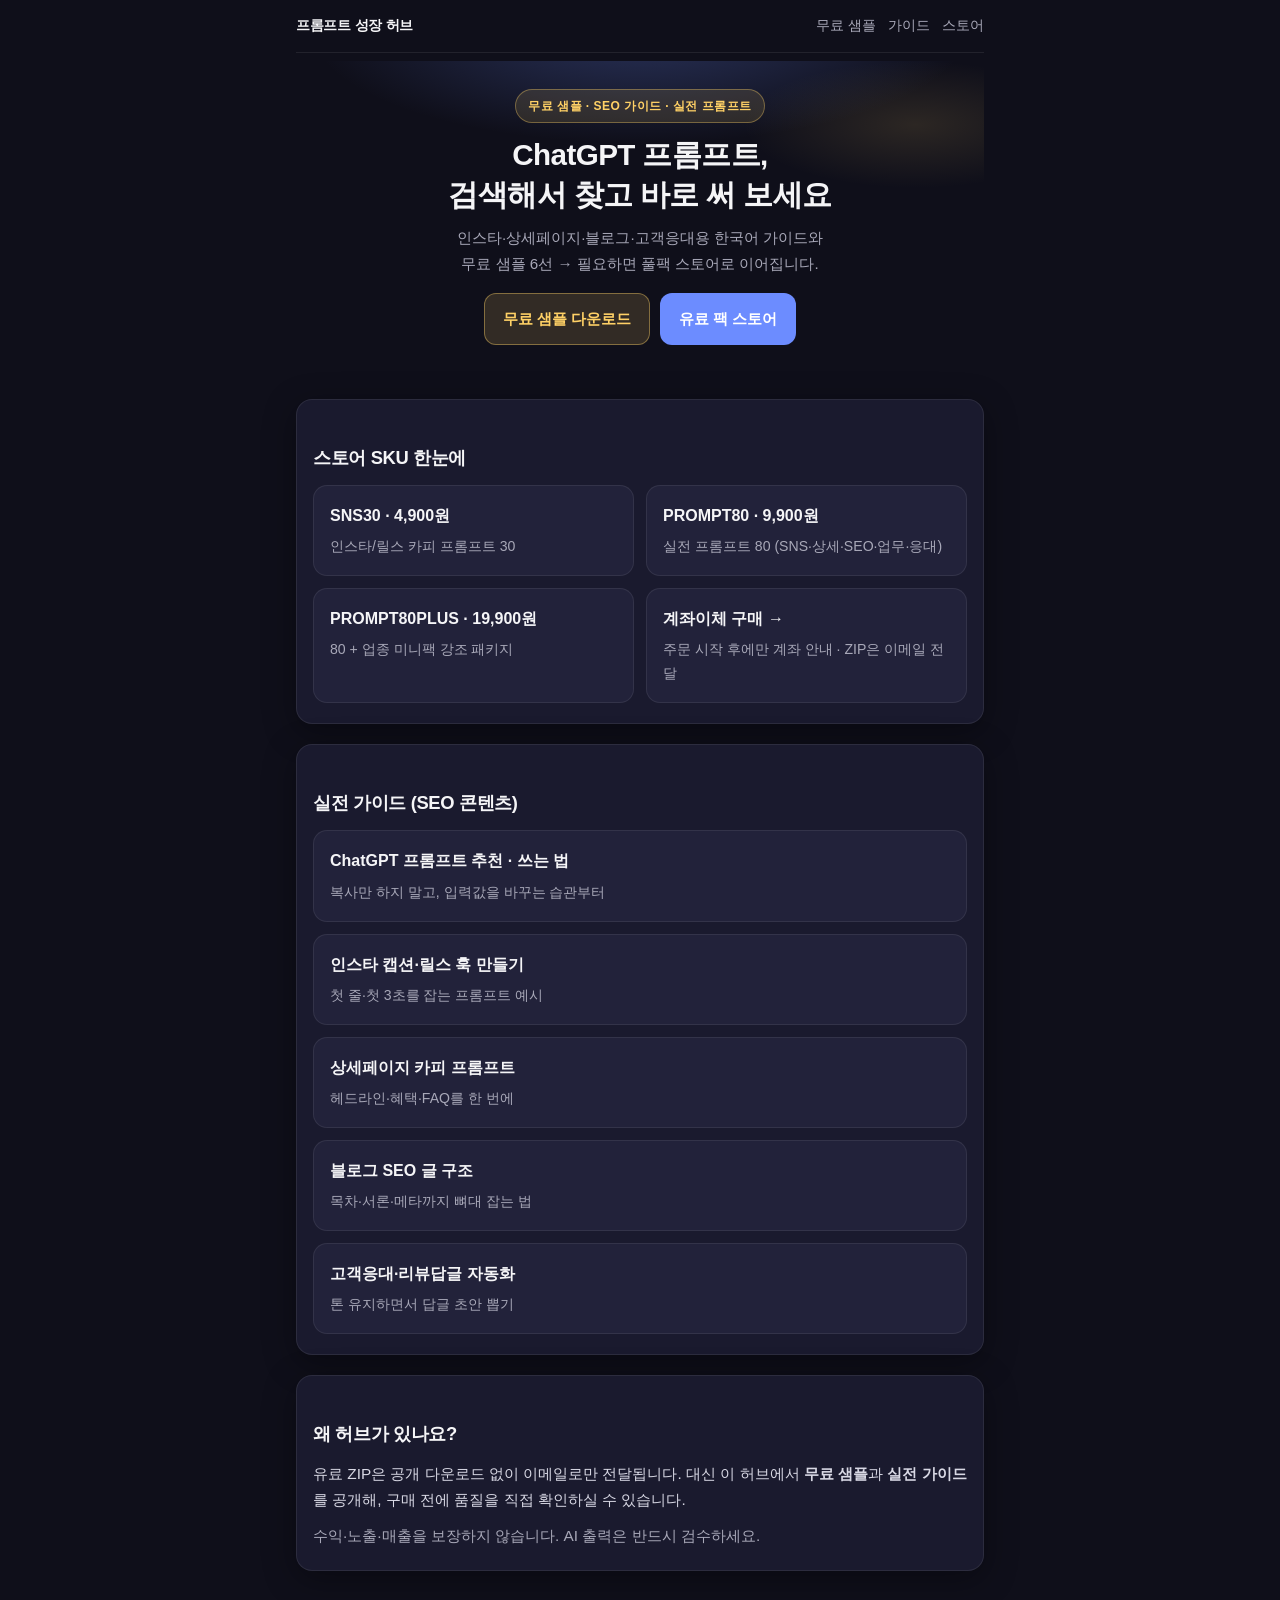
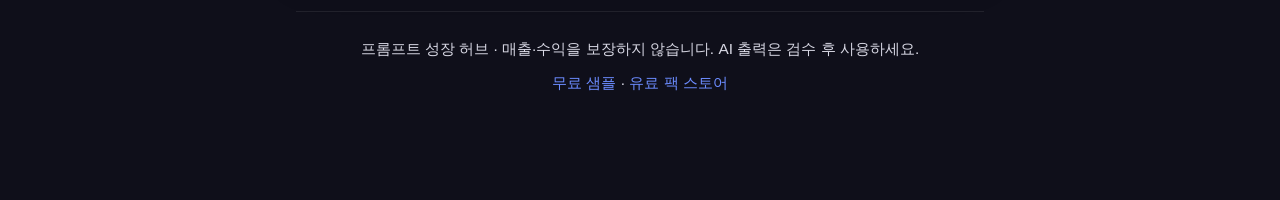
==== index.html @ 14cf8606 "Launch prompt growth hub: free sample, 5 SEO guides, distribute pack Korean mobile-first GitHub Page" ====
<!DOCTYPE html>
<html lang="ko">
<head>
  <meta charset="UTF-8" />
  <meta name="viewport" content="width=device-width, initial-scale=1, viewport-fit=cover" />
  <meta name="description" content="ChatGPT 한국어 프롬프트 무료 샘플과 인스타·상세·SEO·고객응대 실전 가이드. 풀팩은 계좌이체 스토어에서." />
  <meta name="robots" content="index,follow" />
  <meta name="theme-color" content="#1a1a2e" />
  <link rel="canonical" href="https://macmini-jarvis.github.io/prompt-growth-hub/" />
  <meta property="og:type" content="website" />
  <meta property="og:locale" content="ko_KR" />
  <meta property="og:title" content="프롬프트 성장 허브" />
  <meta property="og:description" content="ChatGPT 한국어 프롬프트 무료 샘플과 인스타·상세·SEO·고객응대 실전 가이드. 풀팩은 계좌이체 스토어에서." />
  <meta property="og:url" content="https://macmini-jarvis.github.io/prompt-growth-hub/" />
  <meta property="og:site_name" content="프롬프트 성장 허브" />
  <meta name="twitter:card" content="summary" />
  <meta name="twitter:title" content="프롬프트 성장 허브" />
  <meta name="twitter:description" content="ChatGPT 한국어 프롬프트 무료 샘플과 인스타·상세·SEO·고객응대 실전 가이드. 풀팩은 계좌이체 스토어에서." />
  <title>프롬프트 성장 허브 · ChatGPT 무료 샘플 & 가이드</title>
  <link rel="stylesheet" href="assets/style.css" />
</head>
<body>
<div class="wrap">
  <nav class="nav" aria-label="주요 메뉴">
    <a class="brand" href="index.html">프롬프트 성장 허브</a>
    <div class="links">
      <a href="free-sample/">무료 샘플</a>
      <a href="index.html#articles">가이드</a>
      <a href="https://macmini-jarvis.github.io/chatgpt-prompts-pack-store/" rel="noopener">스토어</a>
    </div>
  </nav>

  <header class="hero">
    <span class="badge">무료 샘플 · SEO 가이드 · 실전 프롬프트</span>
    <h1>ChatGPT 프롬프트,<br>검색해서 찾고 바로 써 보세요</h1>
    <p class="sub">인스타·상세페이지·블로그·고객응대용 한국어 가이드와<br>무료 샘플 6선 → 필요하면 풀팩 스토어로 이어집니다.</p>
    <div class="cta-row">
      <a class="btn btn-gold" href="free-sample/">무료 샘플 다운로드</a>
      <a class="btn btn-primary" href="https://macmini-jarvis.github.io/chatgpt-prompts-pack-store/" rel="noopener">유료 팩 스토어</a>
    </div>
  </header>

  <section class="card" id="products">
    <h2>스토어 SKU 한눈에</h2>
    <div class="grid grid-2">
      <div class="tile"><h3>SNS30 · 4,900원</h3><p>인스타/릴스 카피 프롬프트 30</p></div>
      <div class="tile"><h3>PROMPT80 · 9,900원</h3><p>실전 프롬프트 80 (SNS·상세·SEO·업무·응대)</p></div>
      <div class="tile"><h3>PROMPT80PLUS · 19,900원</h3><p>80 + 업종 미니팩 강조 패키지</p></div>
      <a class="tile" href="https://macmini-jarvis.github.io/chatgpt-prompts-pack-store/" rel="noopener"><h3>계좌이체 구매 →</h3><p>주문 시작 후에만 계좌 안내 · ZIP은 이메일 전달</p></a>
    </div>
  </section>

  <section class="card" id="articles">
    <h2>실전 가이드 (SEO 콘텐츠)</h2>
    <div class="grid">
      <a class="tile" href="articles/chatgpt-prompt-recommend/"><h3>ChatGPT 프롬프트 추천 · 쓰는 법</h3><p>복사만 하지 말고, 입력값을 바꾸는 습관부터</p></a>
      <a class="tile" href="articles/instagram-caption-reels-hook/"><h3>인스타 캡션·릴스 훅 만들기</h3><p>첫 줄·첫 3초를 잡는 프롬프트 예시</p></a>
      <a class="tile" href="articles/product-detail-copy-prompt/"><h3>상세페이지 카피 프롬프트</h3><p>헤드라인·혜택·FAQ를 한 번에</p></a>
      <a class="tile" href="articles/blog-seo-structure/"><h3>블로그 SEO 글 구조</h3><p>목차·서론·메타까지 뼈대 잡는 법</p></a>
      <a class="tile" href="articles/customer-reply-automation/"><h3>고객응대·리뷰답글 자동화</h3><p>톤 유지하면서 답글 초안 뽑기</p></a>
    </div>
  </section>

  <section class="card">
    <h2>왜 허브가 있나요?</h2>
    <p>유료 ZIP은 공개 다운로드 없이 이메일로만 전달됩니다. 대신 이 허브에서 <strong>무료 샘플</strong>과 <strong>실전 가이드</strong>를 공개해, 구매 전에 품질을 직접 확인하실 수 있습니다.</p>
    <p class="muted" style="margin-top:10px">수익·노출·매출을 보장하지 않습니다. AI 출력은 반드시 검수하세요.</p>
  </section>

  <footer class="footer">
    <p>프롬프트 성장 허브 · 매출·수익을 보장하지 않습니다. AI 출력은 검수 후 사용하세요.</p>
    <p style="margin-top:8px">
      <a href="free-sample/">무료 샘플</a> ·
      <a href="https://macmini-jarvis.github.io/chatgpt-prompts-pack-store/" rel="noopener">유료 팩 스토어</a>
    </p>
  </footer>
</div>

</body>
</html>
---- assets/style.css ----
:root {
  --bg:#0f0f1a; --card:#1a1a2e; --card2:#22223a; --text:#f5f5f7; --muted:#a8a8b8;
  --accent:#6c8cff; --accent2:#ffd166; --ok:#3dd68c; --border:rgba(255,255,255,0.08);
  --radius:16px; --shadow:0 8px 32px rgba(0,0,0,0.35);
}
*{box-sizing:border-box;margin:0;padding:0}
html{scroll-behavior:smooth}
body{font-family:-apple-system,BlinkMacSystemFont,"Apple SD Gothic Neo","Pretendard","Noto Sans KR","Malgun Gothic",sans-serif;background:var(--bg);color:var(--text);line-height:1.7;-webkit-font-smoothing:antialiased}
a{color:var(--accent);text-decoration:none}
a:hover{text-decoration:underline}
.wrap{max-width:720px;margin:0 auto;padding:0 16px 80px}
.nav{display:flex;flex-wrap:wrap;gap:10px 14px;align-items:center;justify-content:space-between;padding:14px 0;border-bottom:1px solid var(--border);margin-bottom:8px;font-size:0.88rem}
.nav .brand{font-weight:800;color:var(--text);letter-spacing:-0.02em}
.nav .links{display:flex;flex-wrap:wrap;gap:12px}
.nav .links a{color:var(--muted)}
.nav .links a:hover{color:var(--accent)}
.hero{padding:28px 0 18px;text-align:center;background:radial-gradient(ellipse 80% 60% at 50% -10%,rgba(108,140,255,0.28),transparent 60%),radial-gradient(ellipse 50% 40% at 90% 20%,rgba(255,209,102,0.12),transparent 50%)}
.badge{display:inline-block;font-size:12px;font-weight:700;letter-spacing:0.04em;color:var(--accent2);background:rgba(255,209,102,0.12);border:1px solid rgba(255,209,102,0.35);padding:6px 12px;border-radius:999px;margin-bottom:12px}
h1{font-size:clamp(1.35rem,5vw,1.85rem);font-weight:800;line-height:1.35;letter-spacing:-0.02em;margin-bottom:10px}
.sub{color:var(--muted);font-size:0.95rem;margin-bottom:16px}
.cta-row{display:flex;flex-wrap:wrap;gap:10px;justify-content:center;margin:16px 0}
.btn{display:inline-block;padding:12px 18px;border-radius:12px;font-weight:700;font-size:0.95rem;border:1px solid transparent;cursor:pointer;text-decoration:none!important}
.btn-primary{background:var(--accent);color:#fff}
.btn-primary:hover{filter:brightness(1.08)}
.btn-ghost{background:transparent;color:var(--text);border-color:var(--border)}
.btn-ghost:hover{border-color:var(--accent);color:var(--accent)}
.btn-gold{background:rgba(255,209,102,0.15);color:var(--accent2);border:1px solid rgba(255,209,102,0.4)}
section.card,article.card{margin-top:20px;background:var(--card);border:1px solid var(--border);border-radius:var(--radius);padding:20px 16px;box-shadow:var(--shadow)}
h2{font-size:1.15rem;font-weight:800;margin:22px 0 12px;letter-spacing:-0.02em}
h3{font-size:1.02rem;font-weight:700;margin:18px 0 8px;color:#e8e8f0}
p,li{color:#d8d8e4;font-size:0.96rem}
ul,ol{padding-left:1.2em;margin:8px 0 14px}
li{margin:4px 0}
.muted{color:var(--muted)}
.grid{display:grid;gap:12px}
@media(min-width:560px){.grid-2{grid-template-columns:1fr 1fr}}
.tile{background:var(--card2);border:1px solid var(--border);border-radius:14px;padding:16px;display:block;color:inherit;text-decoration:none!important;transition:border-color .15s}
.tile:hover{border-color:rgba(108,140,255,0.55)}
.tile h3{margin:0 0 6px;font-size:1rem;color:var(--text)}
.tile p{margin:0;font-size:0.88rem;color:var(--muted)}
.prompt-box{background:#12121f;border:1px solid var(--border);border-radius:12px;padding:14px;margin:12px 0;font-family:ui-monospace,SFMono-Regular,Menlo,Consolas,monospace;font-size:0.82rem;white-space:pre-wrap;word-break:keep-all;color:#c8d0ff;line-height:1.55;overflow-x:auto}
.cta-box{margin-top:28px;padding:18px;background:rgba(108,140,255,0.1);border:1px solid rgba(108,140,255,0.3);border-radius:14px;text-align:center}
.cta-box p{margin-bottom:12px;color:var(--text)}
.footer{margin-top:40px;padding:24px 0;border-top:1px solid var(--border);text-align:center;color:var(--muted);font-size:0.82rem}
.article-meta{color:var(--muted);font-size:0.85rem;margin-bottom:18px}
.related{display:flex;flex-direction:column;gap:8px;margin-top:10px}
.related a{font-size:0.92rem}
.disclaimer{font-size:0.82rem;color:var(--muted);margin-top:16px;padding:12px;background:rgba(255,255,255,0.03);border-radius:10px}
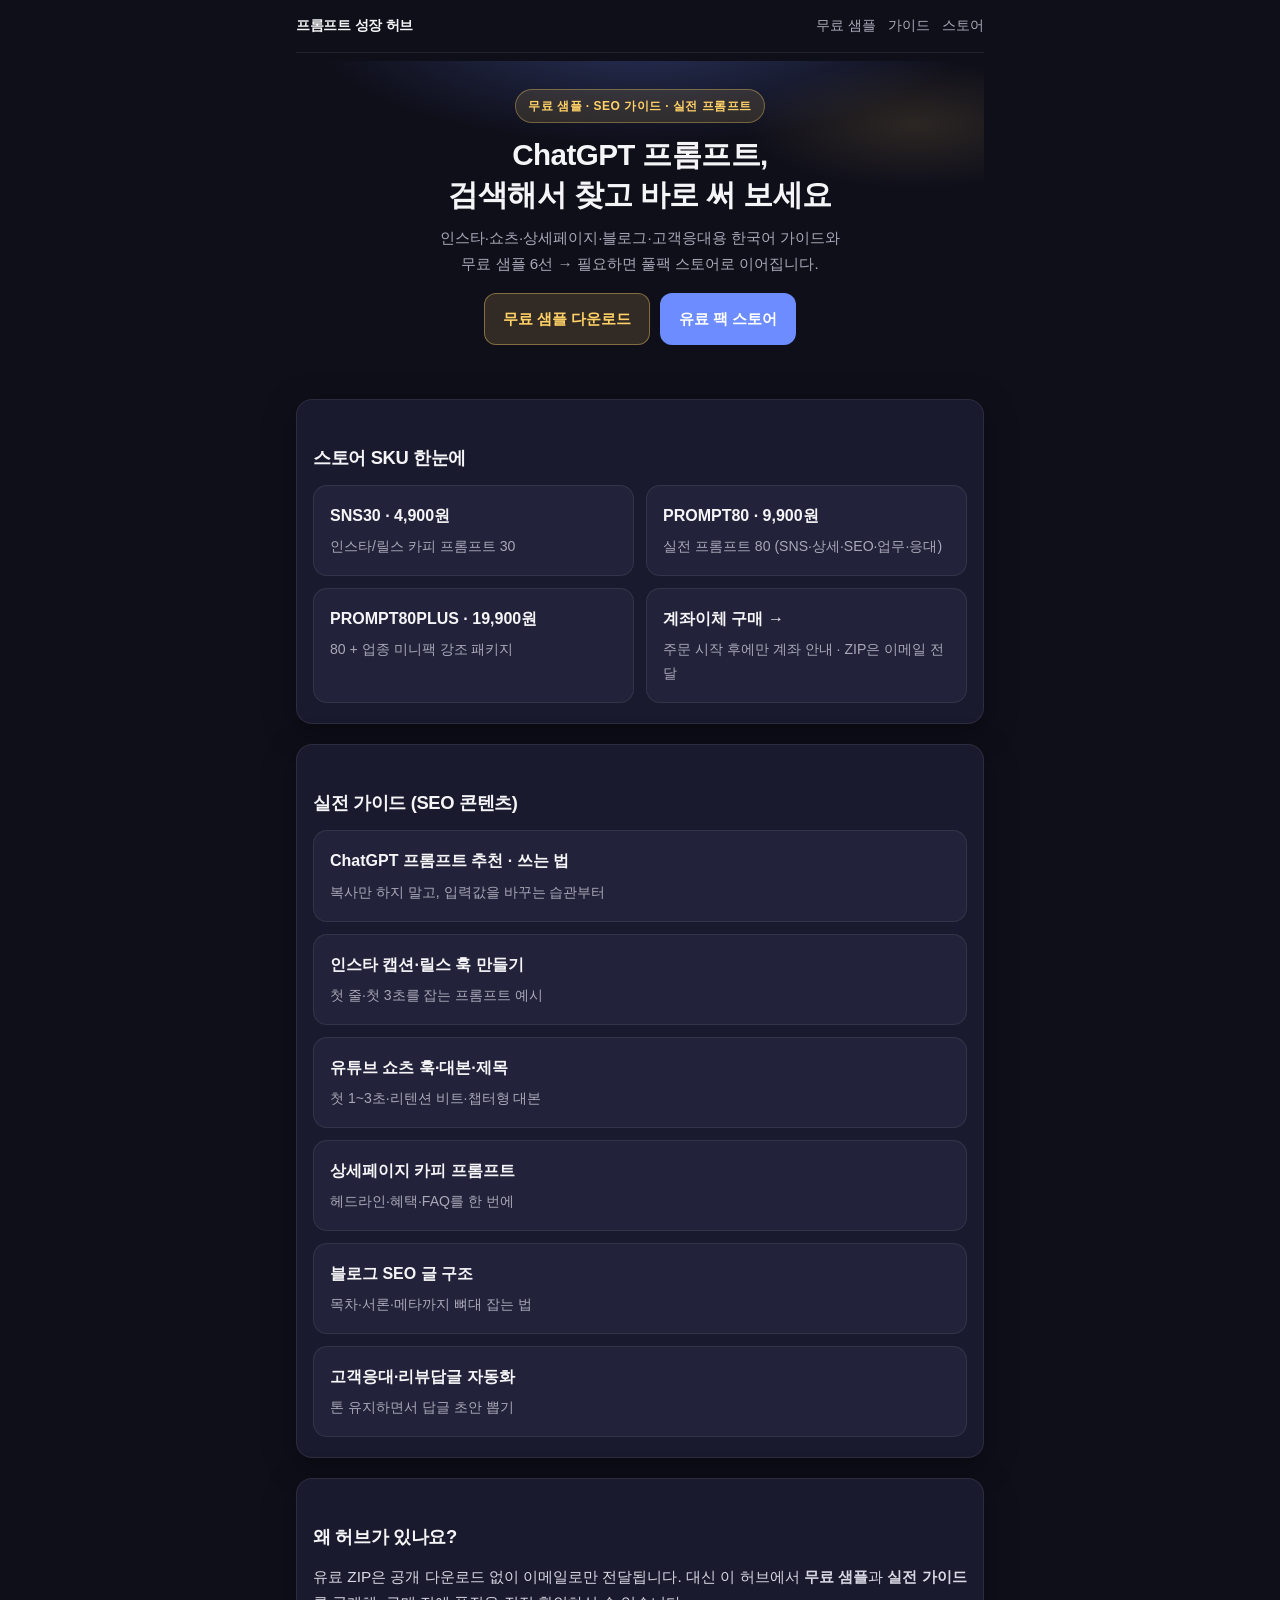
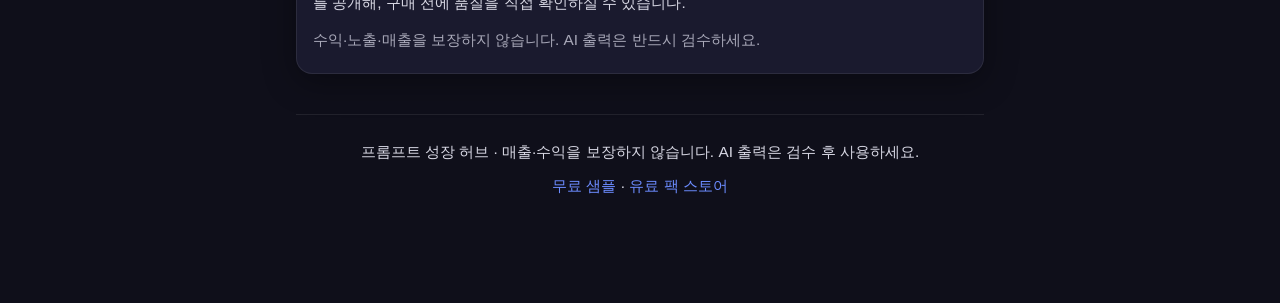
==== commit e5cf7b92: "Add YouTube Shorts Korean SEO guide and hub tile New article covers Shorts titles, 1–3s hooks, reten" ====
--- a/index.html
+++ b/index.html
@@ -3,19 +3,19 @@
 <head>
   <meta charset="UTF-8" />
   <meta name="viewport" content="width=device-width, initial-scale=1, viewport-fit=cover" />
-  <meta name="description" content="ChatGPT 한국어 프롬프트 무료 샘플과 인스타·상세·SEO·고객응대 실전 가이드. 풀팩은 계좌이체 스토어에서." />
+  <meta name="description" content="ChatGPT 한국어 프롬프트 무료 샘플과 인스타·쇼츠·상세·SEO·고객응대 실전 가이드. 풀팩은 계좌이체 스토어에서." />
   <meta name="robots" content="index,follow" />
   <meta name="theme-color" content="#1a1a2e" />
   <link rel="canonical" href="https://macmini-jarvis.github.io/prompt-growth-hub/" />
   <meta property="og:type" content="website" />
   <meta property="og:locale" content="ko_KR" />
   <meta property="og:title" content="프롬프트 성장 허브" />
-  <meta property="og:description" content="ChatGPT 한국어 프롬프트 무료 샘플과 인스타·상세·SEO·고객응대 실전 가이드. 풀팩은 계좌이체 스토어에서." />
+  <meta property="og:description" content="ChatGPT 한국어 프롬프트 무료 샘플과 인스타·쇼츠·상세·SEO·고객응대 실전 가이드. 풀팩은 계좌이체 스토어에서." />
   <meta property="og:url" content="https://macmini-jarvis.github.io/prompt-growth-hub/" />
   <meta property="og:site_name" content="프롬프트 성장 허브" />
   <meta name="twitter:card" content="summary" />
   <meta name="twitter:title" content="프롬프트 성장 허브" />
-  <meta name="twitter:description" content="ChatGPT 한국어 프롬프트 무료 샘플과 인스타·상세·SEO·고객응대 실전 가이드. 풀팩은 계좌이체 스토어에서." />
+  <meta name="twitter:description" content="ChatGPT 한국어 프롬프트 무료 샘플과 인스타·쇼츠·상세·SEO·고객응대 실전 가이드. 풀팩은 계좌이체 스토어에서." />
   <title>프롬프트 성장 허브 · ChatGPT 무료 샘플 & 가이드</title>
   <link rel="stylesheet" href="assets/style.css" />
 </head>
@@ -33,7 +33,7 @@
   <header class="hero">
     <span class="badge">무료 샘플 · SEO 가이드 · 실전 프롬프트</span>
     <h1>ChatGPT 프롬프트,<br>검색해서 찾고 바로 써 보세요</h1>
-    <p class="sub">인스타·상세페이지·블로그·고객응대용 한국어 가이드와<br>무료 샘플 6선 → 필요하면 풀팩 스토어로 이어집니다.</p>
+    <p class="sub">인스타·쇼츠·상세페이지·블로그·고객응대용 한국어 가이드와<br>무료 샘플 6선 → 필요하면 풀팩 스토어로 이어집니다.</p>
     <div class="cta-row">
       <a class="btn btn-gold" href="free-sample/">무료 샘플 다운로드</a>
       <a class="btn btn-primary" href="https://macmini-jarvis.github.io/chatgpt-prompts-pack-store/" rel="noopener">유료 팩 스토어</a>
@@ -55,6 +55,7 @@
     <div class="grid">
       <a class="tile" href="articles/chatgpt-prompt-recommend/"><h3>ChatGPT 프롬프트 추천 · 쓰는 법</h3><p>복사만 하지 말고, 입력값을 바꾸는 습관부터</p></a>
       <a class="tile" href="articles/instagram-caption-reels-hook/"><h3>인스타 캡션·릴스 훅 만들기</h3><p>첫 줄·첫 3초를 잡는 프롬프트 예시</p></a>
+      <a class="tile" href="articles/youtube-shorts-script-prompt/"><h3>유튜브 쇼츠 훅·대본·제목</h3><p>첫 1~3초·리텐션 비트·챕터형 대본</p></a>
       <a class="tile" href="articles/product-detail-copy-prompt/"><h3>상세페이지 카피 프롬프트</h3><p>헤드라인·혜택·FAQ를 한 번에</p></a>
       <a class="tile" href="articles/blog-seo-structure/"><h3>블로그 SEO 글 구조</h3><p>목차·서론·메타까지 뼈대 잡는 법</p></a>
       <a class="tile" href="articles/customer-reply-automation/"><h3>고객응대·리뷰답글 자동화</h3><p>톤 유지하면서 답글 초안 뽑기</p></a>
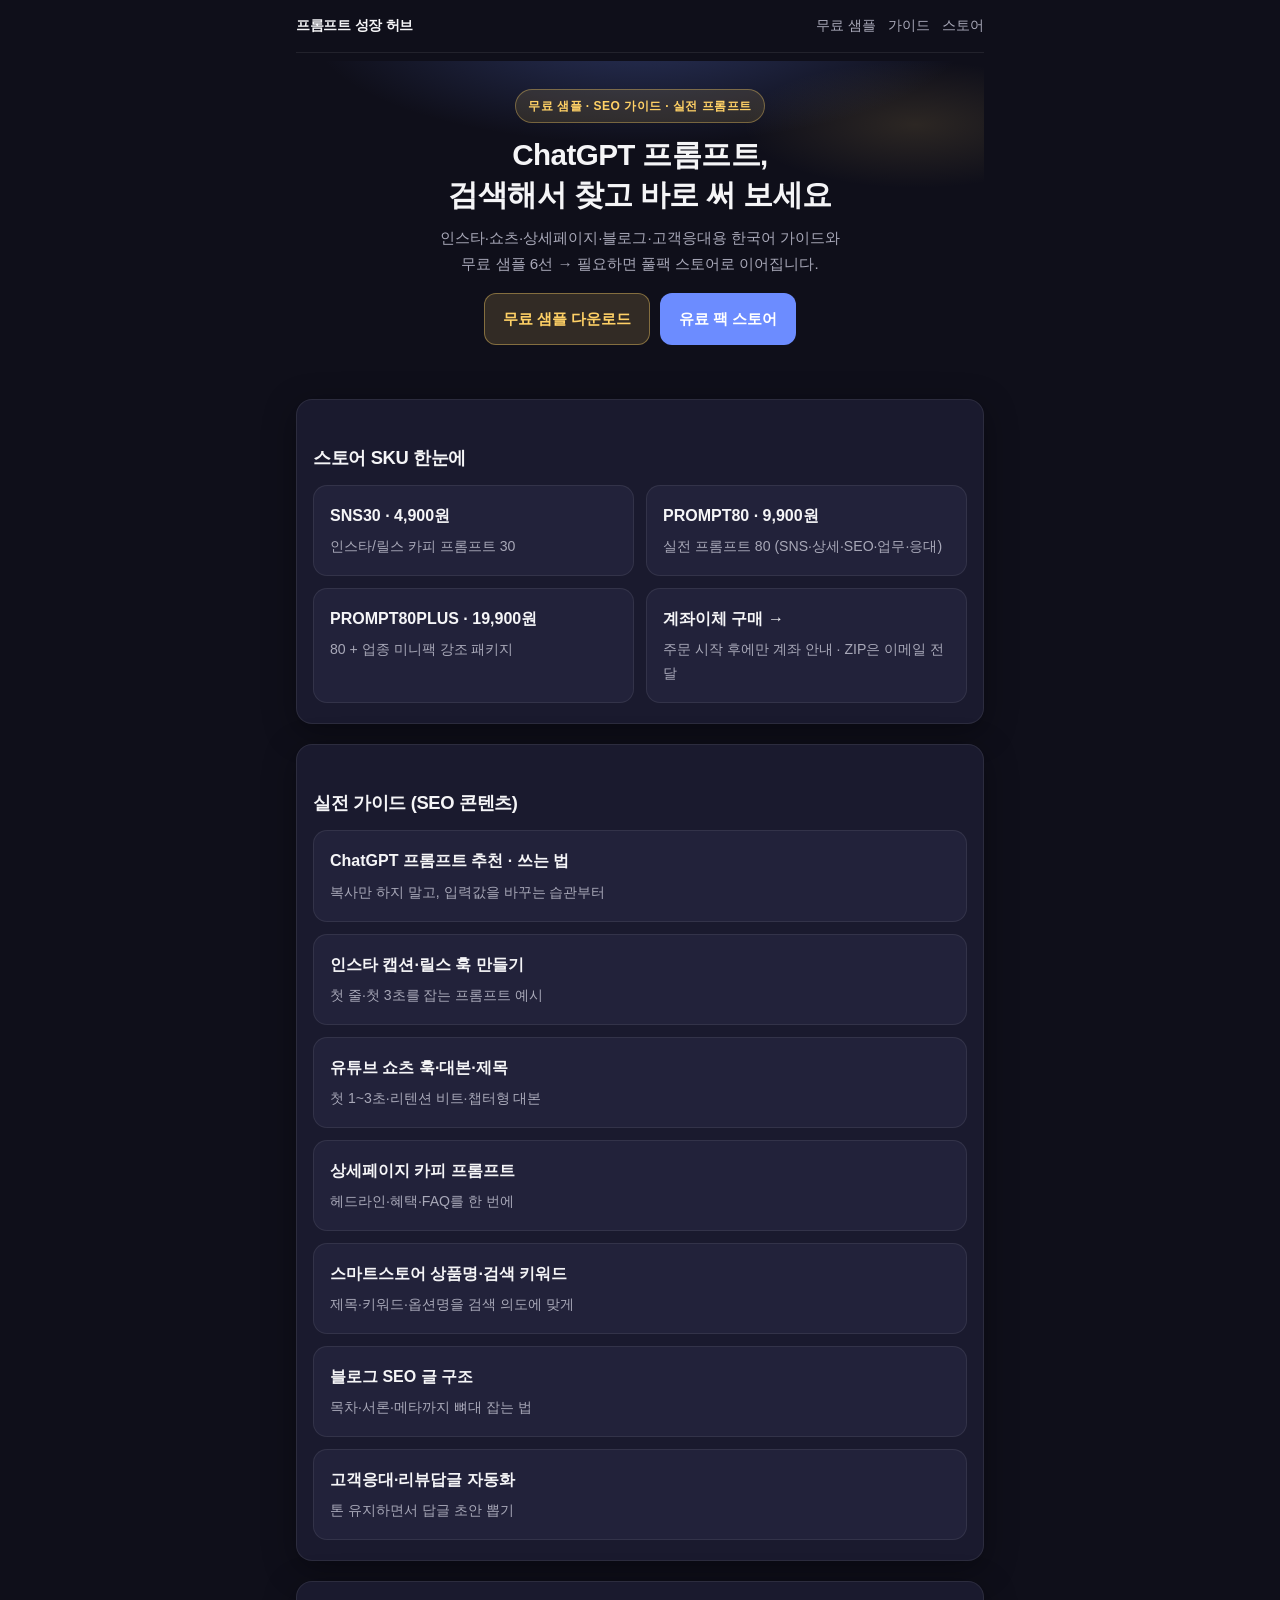
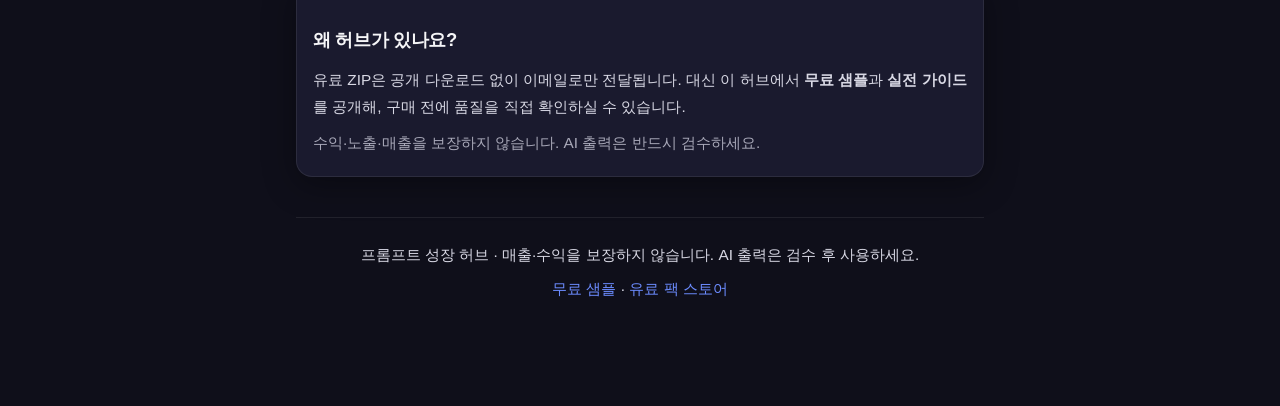
==== commit a0d649d4: "Add Smart Store title and keyword Korean SEO guide Publish a practical product-title, search-keyword" ====
--- a/index.html
+++ b/index.html
@@ -3,19 +3,19 @@
 <head>
   <meta charset="UTF-8" />
   <meta name="viewport" content="width=device-width, initial-scale=1, viewport-fit=cover" />
-  <meta name="description" content="ChatGPT 한국어 프롬프트 무료 샘플과 인스타·쇼츠·상세·SEO·고객응대 실전 가이드. 풀팩은 계좌이체 스토어에서." />
+  <meta name="description" content="ChatGPT 한국어 프롬프트 무료 샘플과 인스타·쇼츠·상세·상품명·SEO·고객응대 실전 가이드. 풀팩은 계좌이체 스토어에서." />
   <meta name="robots" content="index,follow" />
   <meta name="theme-color" content="#1a1a2e" />
   <link rel="canonical" href="https://macmini-jarvis.github.io/prompt-growth-hub/" />
   <meta property="og:type" content="website" />
   <meta property="og:locale" content="ko_KR" />
   <meta property="og:title" content="프롬프트 성장 허브" />
-  <meta property="og:description" content="ChatGPT 한국어 프롬프트 무료 샘플과 인스타·쇼츠·상세·SEO·고객응대 실전 가이드. 풀팩은 계좌이체 스토어에서." />
+  <meta property="og:description" content="ChatGPT 한국어 프롬프트 무료 샘플과 인스타·쇼츠·상세·상품명·SEO·고객응대 실전 가이드. 풀팩은 계좌이체 스토어에서." />
   <meta property="og:url" content="https://macmini-jarvis.github.io/prompt-growth-hub/" />
   <meta property="og:site_name" content="프롬프트 성장 허브" />
   <meta name="twitter:card" content="summary" />
   <meta name="twitter:title" content="프롬프트 성장 허브" />
-  <meta name="twitter:description" content="ChatGPT 한국어 프롬프트 무료 샘플과 인스타·쇼츠·상세·SEO·고객응대 실전 가이드. 풀팩은 계좌이체 스토어에서." />
+  <meta name="twitter:description" content="ChatGPT 한국어 프롬프트 무료 샘플과 인스타·쇼츠·상세·상품명·SEO·고객응대 실전 가이드. 풀팩은 계좌이체 스토어에서." />
   <title>프롬프트 성장 허브 · ChatGPT 무료 샘플 & 가이드</title>
   <link rel="stylesheet" href="assets/style.css" />
 </head>
@@ -57,6 +57,7 @@
       <a class="tile" href="articles/instagram-caption-reels-hook/"><h3>인스타 캡션·릴스 훅 만들기</h3><p>첫 줄·첫 3초를 잡는 프롬프트 예시</p></a>
       <a class="tile" href="articles/youtube-shorts-script-prompt/"><h3>유튜브 쇼츠 훅·대본·제목</h3><p>첫 1~3초·리텐션 비트·챕터형 대본</p></a>
       <a class="tile" href="articles/product-detail-copy-prompt/"><h3>상세페이지 카피 프롬프트</h3><p>헤드라인·혜택·FAQ를 한 번에</p></a>
+      <a class="tile" href="articles/smartstore-title-keyword-prompt/"><h3>스마트스토어 상품명·검색 키워드</h3><p>제목·키워드·옵션명을 검색 의도에 맞게</p></a>
       <a class="tile" href="articles/blog-seo-structure/"><h3>블로그 SEO 글 구조</h3><p>목차·서론·메타까지 뼈대 잡는 법</p></a>
       <a class="tile" href="articles/customer-reply-automation/"><h3>고객응대·리뷰답글 자동화</h3><p>톤 유지하면서 답글 초안 뽑기</p></a>
     </div>
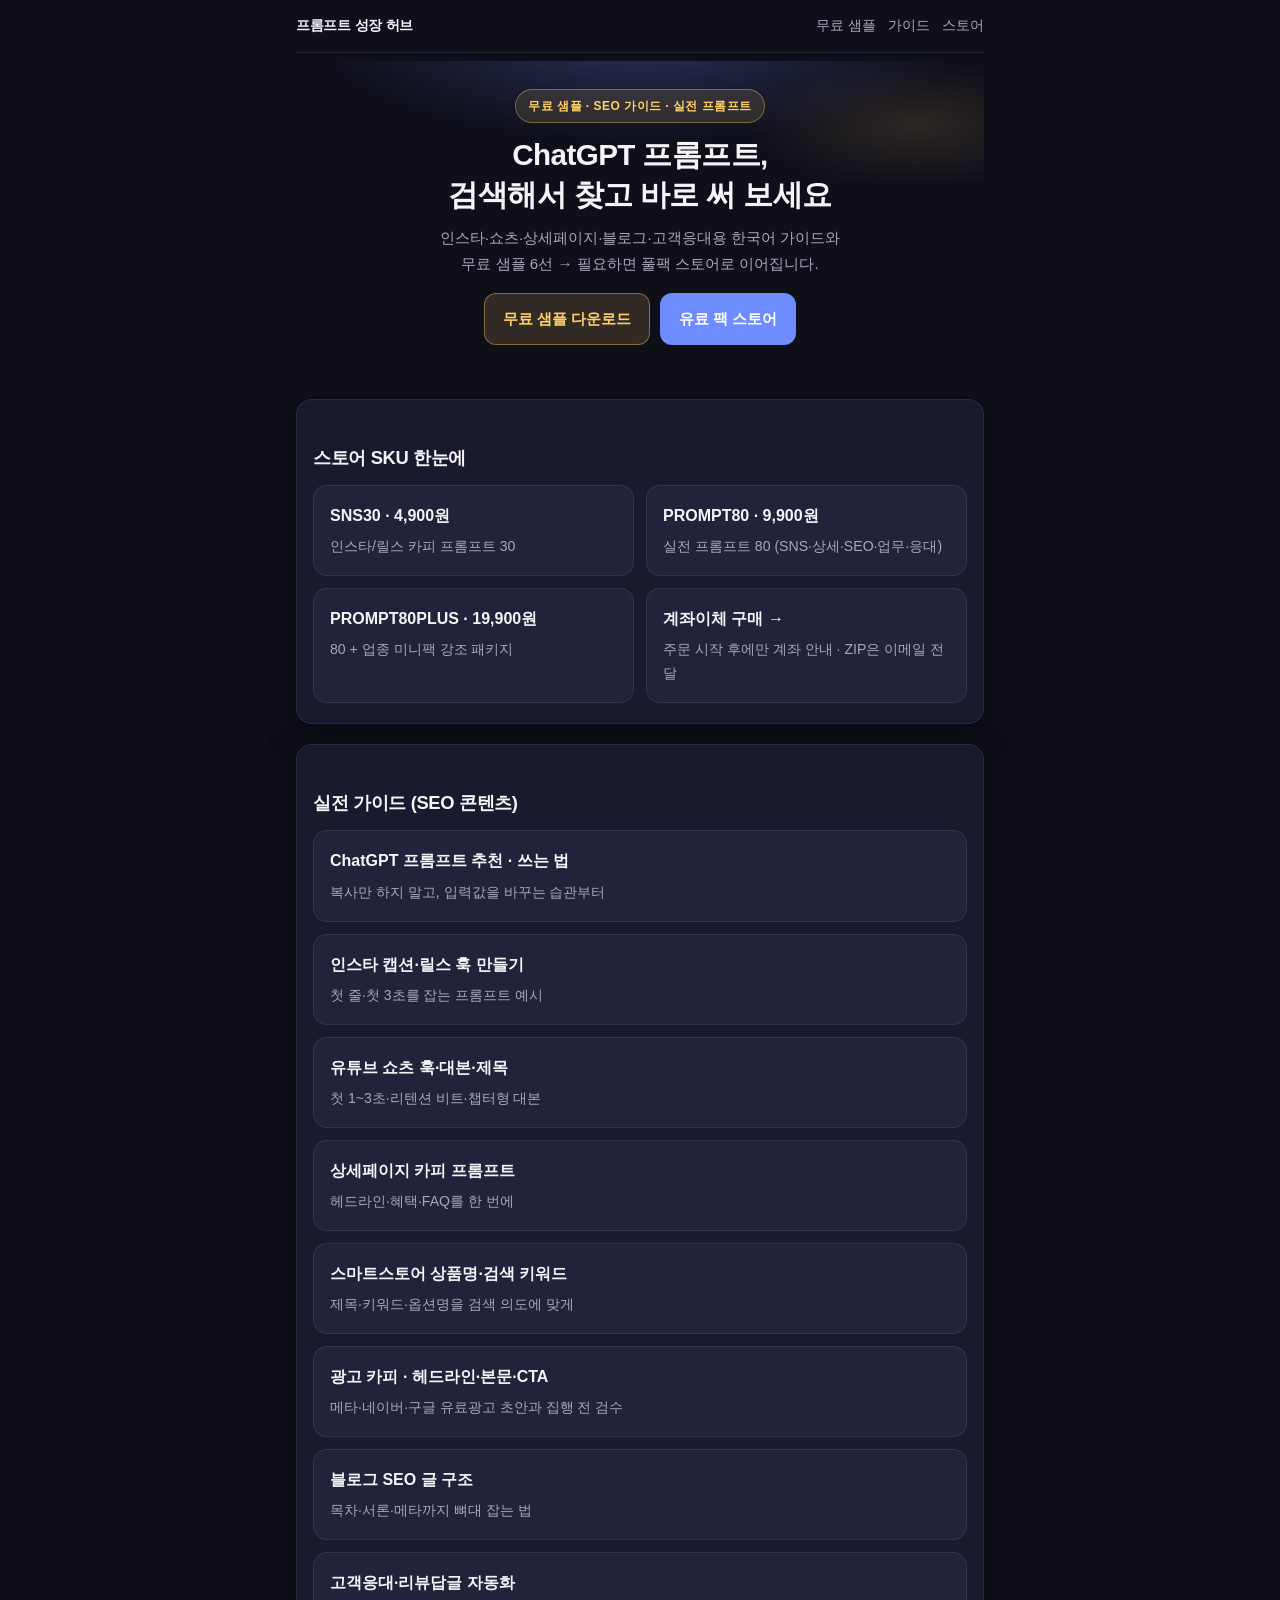
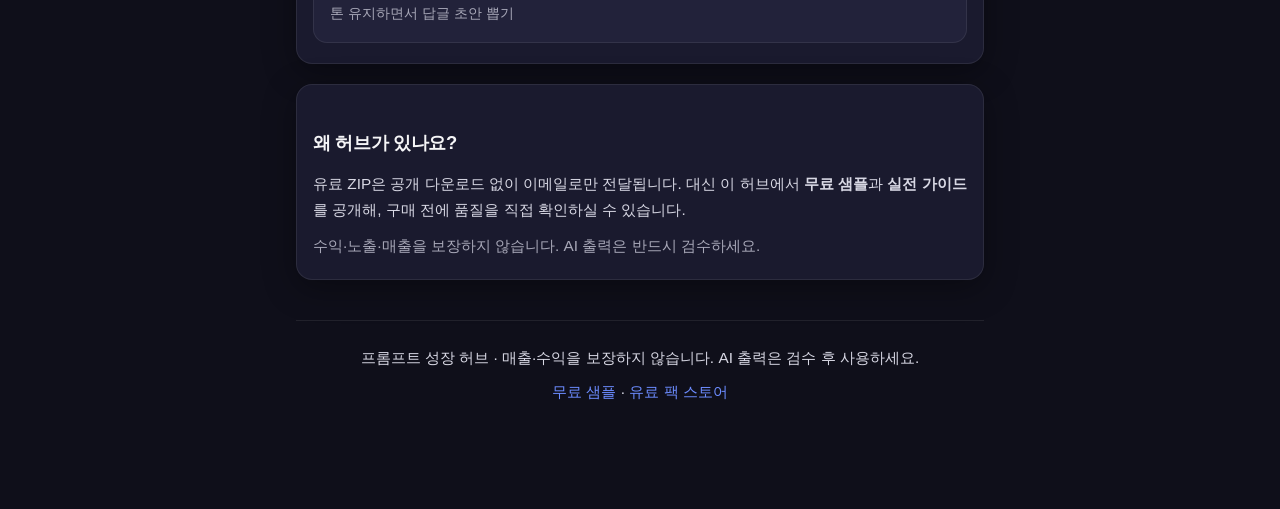
==== commit 04b1b392: "Add paid ad copy Korean SEO guide Publish a practical Meta, Naver, and Google headline, body, and CT" ====
--- a/index.html
+++ b/index.html
@@ -3,19 +3,19 @@
 <head>
   <meta charset="UTF-8" />
   <meta name="viewport" content="width=device-width, initial-scale=1, viewport-fit=cover" />
-  <meta name="description" content="ChatGPT 한국어 프롬프트 무료 샘플과 인스타·쇼츠·상세·상품명·SEO·고객응대 실전 가이드. 풀팩은 계좌이체 스토어에서." />
+  <meta name="description" content="ChatGPT 한국어 프롬프트 무료 샘플과 인스타·쇼츠·상세·상품명·광고·SEO·고객응대 실전 가이드. 풀팩은 계좌이체 스토어에서." />
   <meta name="robots" content="index,follow" />
   <meta name="theme-color" content="#1a1a2e" />
   <link rel="canonical" href="https://macmini-jarvis.github.io/prompt-growth-hub/" />
   <meta property="og:type" content="website" />
   <meta property="og:locale" content="ko_KR" />
   <meta property="og:title" content="프롬프트 성장 허브" />
-  <meta property="og:description" content="ChatGPT 한국어 프롬프트 무료 샘플과 인스타·쇼츠·상세·상품명·SEO·고객응대 실전 가이드. 풀팩은 계좌이체 스토어에서." />
+  <meta property="og:description" content="ChatGPT 한국어 프롬프트 무료 샘플과 인스타·쇼츠·상세·상품명·광고·SEO·고객응대 실전 가이드. 풀팩은 계좌이체 스토어에서." />
   <meta property="og:url" content="https://macmini-jarvis.github.io/prompt-growth-hub/" />
   <meta property="og:site_name" content="프롬프트 성장 허브" />
   <meta name="twitter:card" content="summary" />
   <meta name="twitter:title" content="프롬프트 성장 허브" />
-  <meta name="twitter:description" content="ChatGPT 한국어 프롬프트 무료 샘플과 인스타·쇼츠·상세·상품명·SEO·고객응대 실전 가이드. 풀팩은 계좌이체 스토어에서." />
+  <meta name="twitter:description" content="ChatGPT 한국어 프롬프트 무료 샘플과 인스타·쇼츠·상세·상품명·광고·SEO·고객응대 실전 가이드. 풀팩은 계좌이체 스토어에서." />
   <title>프롬프트 성장 허브 · ChatGPT 무료 샘플 & 가이드</title>
   <link rel="stylesheet" href="assets/style.css" />
 </head>
@@ -58,6 +58,7 @@
       <a class="tile" href="articles/youtube-shorts-script-prompt/"><h3>유튜브 쇼츠 훅·대본·제목</h3><p>첫 1~3초·리텐션 비트·챕터형 대본</p></a>
       <a class="tile" href="articles/product-detail-copy-prompt/"><h3>상세페이지 카피 프롬프트</h3><p>헤드라인·혜택·FAQ를 한 번에</p></a>
       <a class="tile" href="articles/smartstore-title-keyword-prompt/"><h3>스마트스토어 상품명·검색 키워드</h3><p>제목·키워드·옵션명을 검색 의도에 맞게</p></a>
+      <a class="tile" href="articles/ad-copy-prompt/"><h3>광고 카피 · 헤드라인·본문·CTA</h3><p>메타·네이버·구글 유료광고 초안과 집행 전 검수</p></a>
       <a class="tile" href="articles/blog-seo-structure/"><h3>블로그 SEO 글 구조</h3><p>목차·서론·메타까지 뼈대 잡는 법</p></a>
       <a class="tile" href="articles/customer-reply-automation/"><h3>고객응대·리뷰답글 자동화</h3><p>톤 유지하면서 답글 초안 뽑기</p></a>
     </div>
